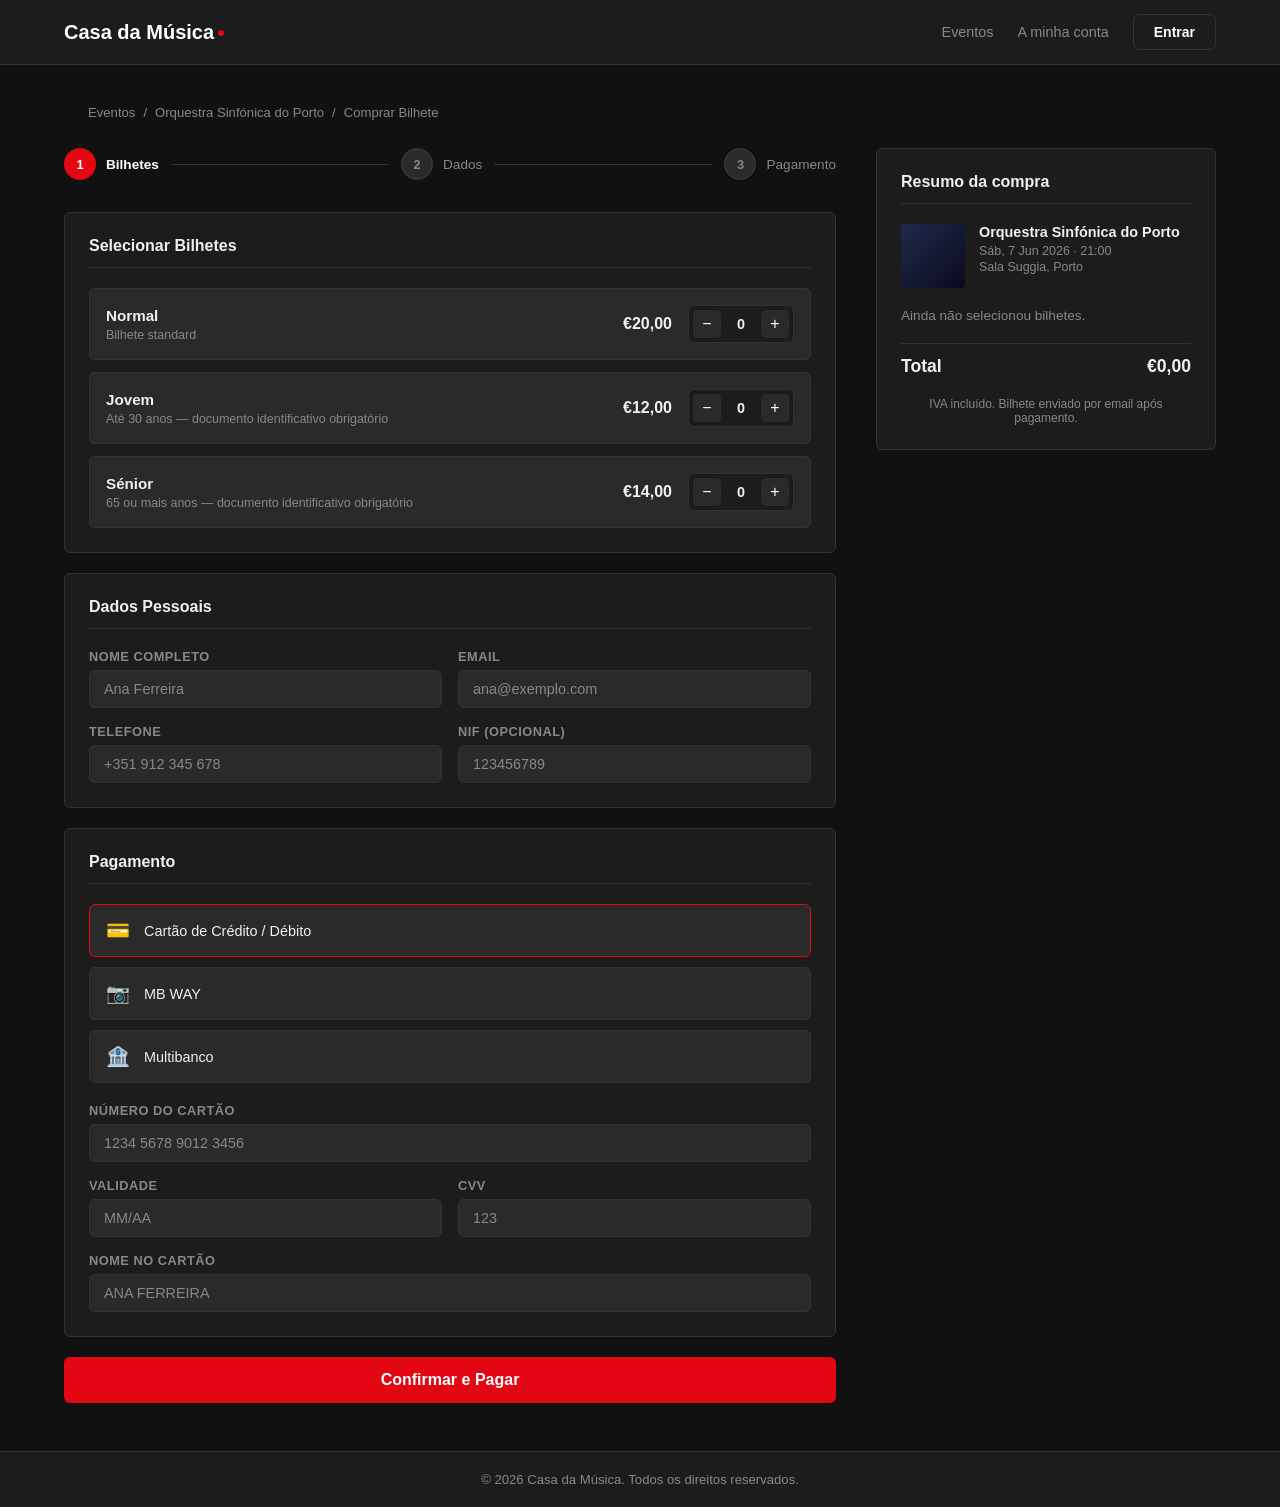
==== site/checkout.html @ 49023a83 "Inicial: documentação e site web da Bilheteira Casa da Música - README, user stories e wireframes do" ====
<!DOCTYPE html>
<html lang="pt">
<head>
  <meta charset="UTF-8" />
  <meta name="viewport" content="width=device-width, initial-scale=1.0" />
  <title>Comprar Bilhete — Casa da Música</title>
  <link rel="stylesheet" href="checkout.css" />
</head>
<body>
  <header class="header">
    <div class="header-inner">
      <a href="index.html" class="logo">Casa da Música</a>
      <nav class="nav">
        <a href="index.html" class="nav-link">Eventos</a>
        <a href="conta.html" class="nav-link">A minha conta</a>
        <a href="login.html" class="btn btn-outline">Entrar</a>
      </nav>
    </div>
  </header>

  <main class="main">
    <div class="breadcrumb">
      <a href="index.html">Eventos</a>
      <span>/</span>
      <a href="evento.html">Orquestra Sinfónica do Porto</a>
      <span>/</span>
      <span>Comprar Bilhete</span>
    </div>

    <div class="checkout-layout">
      <!-- Steps + Form -->
      <div class="checkout-left">

        <!-- Progress -->
        <div class="steps">
          <div class="step active">
            <span class="step-num">1</span>
            <span class="step-label">Bilhetes</span>
          </div>
          <div class="step-line"></div>
          <div class="step">
            <span class="step-num">2</span>
            <span class="step-label">Dados</span>
          </div>
          <div class="step-line"></div>
          <div class="step">
            <span class="step-num">3</span>
            <span class="step-label">Pagamento</span>
          </div>
        </div>

        <!-- Step 1: Ticket selection -->
        <section class="form-section" id="step-tickets">
          <h2 class="form-section-title">Selecionar Bilhetes</h2>

          <div class="ticket-selector">
            <div class="ticket-option">
              <div class="ticket-info">
                <span class="ticket-type">Normal</span>
                <span class="ticket-desc">Bilhete standard</span>
              </div>
              <div class="ticket-controls">
                <span class="ticket-price">€20,00</span>
                <div class="qty-control">
                  <button class="qty-btn" onclick="changeQty('normal',-1)">−</button>
                  <span class="qty-val" id="qty-normal">0</span>
                  <button class="qty-btn" onclick="changeQty('normal',1)">+</button>
                </div>
              </div>
            </div>

            <div class="ticket-option">
              <div class="ticket-info">
                <span class="ticket-type">Jovem</span>
                <span class="ticket-desc">Até 30 anos — documento identificativo obrigatório</span>
              </div>
              <div class="ticket-controls">
                <span class="ticket-price">€12,00</span>
                <div class="qty-control">
                  <button class="qty-btn" onclick="changeQty('jovem',-1)">−</button>
                  <span class="qty-val" id="qty-jovem">0</span>
                  <button class="qty-btn" onclick="changeQty('jovem',1)">+</button>
                </div>
              </div>
            </div>

            <div class="ticket-option">
              <div class="ticket-info">
                <span class="ticket-type">Sénior</span>
                <span class="ticket-desc">65 ou mais anos — documento identificativo obrigatório</span>
              </div>
              <div class="ticket-controls">
                <span class="ticket-price">€14,00</span>
                <div class="qty-control">
                  <button class="qty-btn" onclick="changeQty('senior',-1)">−</button>
                  <span class="qty-val" id="qty-senior">0</span>
                  <button class="qty-btn" onclick="changeQty('senior',1)">+</button>
                </div>
              </div>
            </div>
          </div>
        </section>

        <!-- Step 2: Personal data -->
        <section class="form-section">
          <h2 class="form-section-title">Dados Pessoais</h2>
          <form class="personal-form">
            <div class="form-row">
              <div class="form-group">
                <label for="nome">Nome completo</label>
                <input type="text" id="nome" placeholder="Ana Ferreira" />
              </div>
              <div class="form-group">
                <label for="email">Email</label>
                <input type="email" id="email" placeholder="ana@exemplo.com" />
              </div>
            </div>
            <div class="form-row">
              <div class="form-group">
                <label for="telefone">Telefone</label>
                <input type="tel" id="telefone" placeholder="+351 912 345 678" />
              </div>
              <div class="form-group">
                <label for="nif">NIF (opcional)</label>
                <input type="text" id="nif" placeholder="123456789" maxlength="9" />
              </div>
            </div>
          </form>
        </section>

        <!-- Step 3: Payment -->
        <section class="form-section">
          <h2 class="form-section-title">Pagamento</h2>
          <div class="payment-methods">
            <label class="payment-opt selected">
              <input type="radio" name="payment" value="card" checked />
              <span class="payment-icon">&#128179;</span>
              <span>Cartão de Crédito / Débito</span>
            </label>
            <label class="payment-opt">
              <input type="radio" name="payment" value="mbway" />
              <span class="payment-icon">&#128247;</span>
              <span>MB WAY</span>
            </label>
            <label class="payment-opt">
              <input type="radio" name="payment" value="multibanco" />
              <span class="payment-icon">&#127974;</span>
              <span>Multibanco</span>
            </label>
          </div>

          <div class="card-form">
            <div class="form-group">
              <label>Número do cartão</label>
              <input type="text" placeholder="1234 5678 9012 3456" maxlength="19" />
            </div>
            <div class="form-row">
              <div class="form-group">
                <label>Validade</label>
                <input type="text" placeholder="MM/AA" maxlength="5" />
              </div>
              <div class="form-group">
                <label>CVV</label>
                <input type="text" placeholder="123" maxlength="4" />
              </div>
            </div>
            <div class="form-group">
              <label>Nome no cartão</label>
              <input type="text" placeholder="ANA FERREIRA" />
            </div>
          </div>
        </section>

        <a href="confirmacao.html" class="btn btn-primary btn-full btn-lg">Confirmar e Pagar</a>
      </div>

      <!-- Order Summary -->
      <aside class="checkout-sidebar">
        <div class="summary-card">
          <h3 class="summary-title">Resumo da compra</h3>

          <div class="summary-event">
            <div class="summary-cover"></div>
            <div>
              <p class="summary-event-name">Orquestra Sinfónica do Porto</p>
              <p class="summary-event-date">Sáb, 7 Jun 2026 · 21:00</p>
              <p class="summary-event-local">Sala Suggia, Porto</p>
            </div>
          </div>

          <div class="summary-lines" id="summary-lines">
            <p class="summary-empty">Ainda não selecionou bilhetes.</p>
          </div>

          <div class="summary-total">
            <span>Total</span>
            <span id="total-price">€0,00</span>
          </div>

          <p class="summary-note">IVA incluído. Bilhete enviado por email após pagamento.</p>
        </div>
      </aside>
    </div>
  </main>

  <footer class="footer">
    <p>&copy; 2026 Casa da Música. Todos os direitos reservados.</p>
  </footer>

  <script>
    const prices = { normal: 20, jovem: 12, senior: 14 };
    const labels = { normal: 'Normal', jovem: 'Jovem', senior: 'Sénior' };
    const qtys = { normal: 0, jovem: 0, senior: 0 };

    function changeQty(type, delta) {
      qtys[type] = Math.max(0, qtys[type] + delta);
      document.getElementById('qty-' + type).textContent = qtys[type];
      updateSummary();
    }

    function updateSummary() {
      const lines = document.getElementById('summary-lines');
      const totalEl = document.getElementById('total-price');
      let total = 0;
      let html = '';
      for (const [type, qty] of Object.entries(qtys)) {
        if (qty > 0) {
          const sub = qty * prices[type];
          total += sub;
          html += `<div class="summary-line"><span>${labels[type]} × ${qty}</span><span>€${sub.toFixed(2).replace('.',',')}</span></div>`;
        }
      }
      lines.innerHTML = html || '<p class="summary-empty">Ainda não selecionou bilhetes.</p>';
      totalEl.textContent = '€' + total.toFixed(2).replace('.', ',');
    }
  </script>
</body>
</html>
---- site/checkout.css ----
*, *::before, *::after { box-sizing: border-box; margin: 0; padding: 0; }

:root {
  --red: #e30613;
  --dark: #111111;
  --dark2: #1c1c1c;
  --dark3: #2a2a2a;
  --border: #333333;
  --text: #f0f0f0;
  --muted: #888888;
  --white: #ffffff;
  --radius: 6px;
}

body {
  font-family: 'Helvetica Neue', Arial, sans-serif;
  background: var(--dark);
  color: var(--text);
  min-height: 100vh;
  display: flex;
  flex-direction: column;
}

.header {
  background: var(--dark2);
  border-bottom: 1px solid var(--border);
  position: sticky;
  top: 0;
  z-index: 100;
}

.header-inner {
  max-width: 1200px;
  margin: 0 auto;
  padding: 0 24px;
  height: 64px;
  display: flex;
  align-items: center;
  justify-content: space-between;
}

.logo {
  font-size: 1.25rem;
  font-weight: 800;
  color: var(--white);
  text-decoration: none;
}

.logo::after {
  content: '';
  display: inline-block;
  width: 6px;
  height: 6px;
  background: var(--red);
  border-radius: 50%;
  margin-left: 4px;
  vertical-align: middle;
}

.nav { display: flex; align-items: center; gap: 24px; }

.nav-link { color: var(--muted); text-decoration: none; font-size: 0.9rem; transition: color 0.2s; }
.nav-link:hover { color: var(--white); }

.btn {
  display: inline-block;
  padding: 9px 20px;
  border-radius: var(--radius);
  font-size: 0.875rem;
  font-weight: 600;
  cursor: pointer;
  text-decoration: none;
  border: none;
  transition: opacity 0.2s;
}

.btn:hover { opacity: 0.85; }
.btn-primary { background: var(--red); color: var(--white); }
.btn-outline  { background: transparent; color: var(--white); border: 1px solid var(--border); }
.btn-outline:hover { border-color: var(--white); }
.btn-full { display: block; text-align: center; width: 100%; }
.btn-lg { padding: 14px 24px; font-size: 1rem; }

/* ── Breadcrumb ── */
.breadcrumb {
  max-width: 1200px;
  margin: 0 auto;
  padding: 16px 24px 0;
  display: flex;
  gap: 8px;
  color: var(--muted);
  font-size: 0.82rem;
}

.breadcrumb a { color: var(--muted); text-decoration: none; }
.breadcrumb a:hover { color: var(--red); }

/* ── Layout ── */
.main {
  max-width: 1200px;
  margin: 0 auto;
  padding: 24px 24px 48px;
  flex: 1;
  width: 100%;
}

.checkout-layout {
  display: grid;
  grid-template-columns: 1fr 340px;
  gap: 40px;
  margin-top: 28px;
}

/* ── Steps ── */
.steps {
  display: flex;
  align-items: center;
  gap: 0;
  margin-bottom: 32px;
}

.step {
  display: flex;
  align-items: center;
  gap: 10px;
}

.step-num {
  width: 32px;
  height: 32px;
  border-radius: 50%;
  background: var(--dark3);
  border: 2px solid var(--border);
  display: flex;
  align-items: center;
  justify-content: center;
  font-size: 0.8rem;
  font-weight: 700;
  color: var(--muted);
  flex-shrink: 0;
}

.step.active .step-num {
  background: var(--red);
  border-color: var(--red);
  color: var(--white);
}

.step-label {
  font-size: 0.85rem;
  color: var(--muted);
  font-weight: 500;
}

.step.active .step-label { color: var(--white); font-weight: 700; }

.step-line {
  flex: 1;
  height: 1px;
  background: var(--border);
  margin: 0 12px;
}

/* ── Form sections ── */
.form-section {
  background: var(--dark2);
  border: 1px solid var(--border);
  border-radius: var(--radius);
  padding: 24px;
  margin-bottom: 20px;
}

.form-section-title {
  font-size: 1rem;
  font-weight: 700;
  margin-bottom: 20px;
  padding-bottom: 12px;
  border-bottom: 1px solid var(--border);
}

/* ── Ticket selector ── */
.ticket-selector { display: flex; flex-direction: column; gap: 12px; }

.ticket-option {
  display: flex;
  justify-content: space-between;
  align-items: center;
  padding: 16px;
  background: var(--dark3);
  border: 1px solid var(--border);
  border-radius: var(--radius);
}

.ticket-info { display: flex; flex-direction: column; gap: 4px; }
.ticket-type { font-weight: 700; font-size: 0.95rem; }
.ticket-desc { font-size: 0.78rem; color: var(--muted); }

.ticket-controls { display: flex; align-items: center; gap: 16px; }
.ticket-price { font-weight: 700; font-size: 1rem; min-width: 52px; text-align: right; }

.qty-control {
  display: flex;
  align-items: center;
  gap: 8px;
  background: var(--dark2);
  border: 1px solid var(--border);
  border-radius: var(--radius);
  padding: 4px 4px;
}

.qty-btn {
  width: 28px;
  height: 28px;
  border: none;
  background: var(--dark3);
  color: var(--white);
  border-radius: 4px;
  cursor: pointer;
  font-size: 1rem;
  display: flex;
  align-items: center;
  justify-content: center;
  transition: background 0.2s;
}

.qty-btn:hover { background: var(--red); }
.qty-val { min-width: 24px; text-align: center; font-weight: 700; font-size: 0.9rem; }

/* ── Personal form ── */
.personal-form { display: flex; flex-direction: column; gap: 16px; }

.form-row { display: grid; grid-template-columns: 1fr 1fr; gap: 16px; }

.form-group { display: flex; flex-direction: column; gap: 6px; }

.form-group label {
  font-size: 0.8rem;
  font-weight: 600;
  text-transform: uppercase;
  letter-spacing: 0.5px;
  color: var(--muted);
}

.form-group input,
.form-group select {
  background: var(--dark3);
  border: 1px solid var(--border);
  border-radius: var(--radius);
  color: var(--text);
  padding: 10px 14px;
  font-size: 0.9rem;
}

.form-group input:focus {
  outline: none;
  border-color: var(--red);
}

.form-group input::placeholder { color: var(--muted); }

/* ── Payment ── */
.payment-methods { display: flex; flex-direction: column; gap: 10px; margin-bottom: 20px; }

.payment-opt {
  display: flex;
  align-items: center;
  gap: 14px;
  padding: 14px 16px;
  background: var(--dark3);
  border: 1px solid var(--border);
  border-radius: var(--radius);
  cursor: pointer;
  font-size: 0.9rem;
  transition: border-color 0.2s;
}

.payment-opt input[type=radio] { display: none; }
.payment-opt.selected, .payment-opt:has(input:checked) { border-color: var(--red); }
.payment-icon { font-size: 1.2rem; }

.card-form { display: flex; flex-direction: column; gap: 16px; }

/* ── Summary ── */
.checkout-sidebar { position: sticky; top: 88px; align-self: start; }

.summary-card {
  background: var(--dark2);
  border: 1px solid var(--border);
  border-radius: var(--radius);
  padding: 24px;
  display: flex;
  flex-direction: column;
  gap: 20px;
}

.summary-title {
  font-size: 1rem;
  font-weight: 700;
  padding-bottom: 12px;
  border-bottom: 1px solid var(--border);
}

.summary-event { display: flex; gap: 14px; align-items: flex-start; }

.summary-cover {
  width: 64px;
  height: 64px;
  border-radius: 4px;
  background: linear-gradient(135deg, #1e2a4a 0%, #0a0a1e 100%);
  flex-shrink: 0;
}

.summary-event-name { font-weight: 700; font-size: 0.9rem; margin-bottom: 4px; }
.summary-event-date { font-size: 0.78rem; color: var(--muted); margin-bottom: 2px; }
.summary-event-local { font-size: 0.78rem; color: var(--muted); }

.summary-lines { display: flex; flex-direction: column; gap: 8px; }
.summary-empty { color: var(--muted); font-size: 0.85rem; }

.summary-line {
  display: flex;
  justify-content: space-between;
  font-size: 0.88rem;
  color: var(--muted);
}

.summary-total {
  display: flex;
  justify-content: space-between;
  font-size: 1.1rem;
  font-weight: 800;
  padding-top: 12px;
  border-top: 1px solid var(--border);
}

.summary-note {
  font-size: 0.75rem;
  color: var(--muted);
  text-align: center;
}

/* ── Footer ── */
.footer {
  background: var(--dark2);
  border-top: 1px solid var(--border);
  text-align: center;
  padding: 20px 24px;
  color: var(--muted);
  font-size: 0.82rem;
}

@media (max-width: 900px) {
  .checkout-layout { grid-template-columns: 1fr; }
  .checkout-sidebar { position: static; }
  .form-row { grid-template-columns: 1fr; }
}
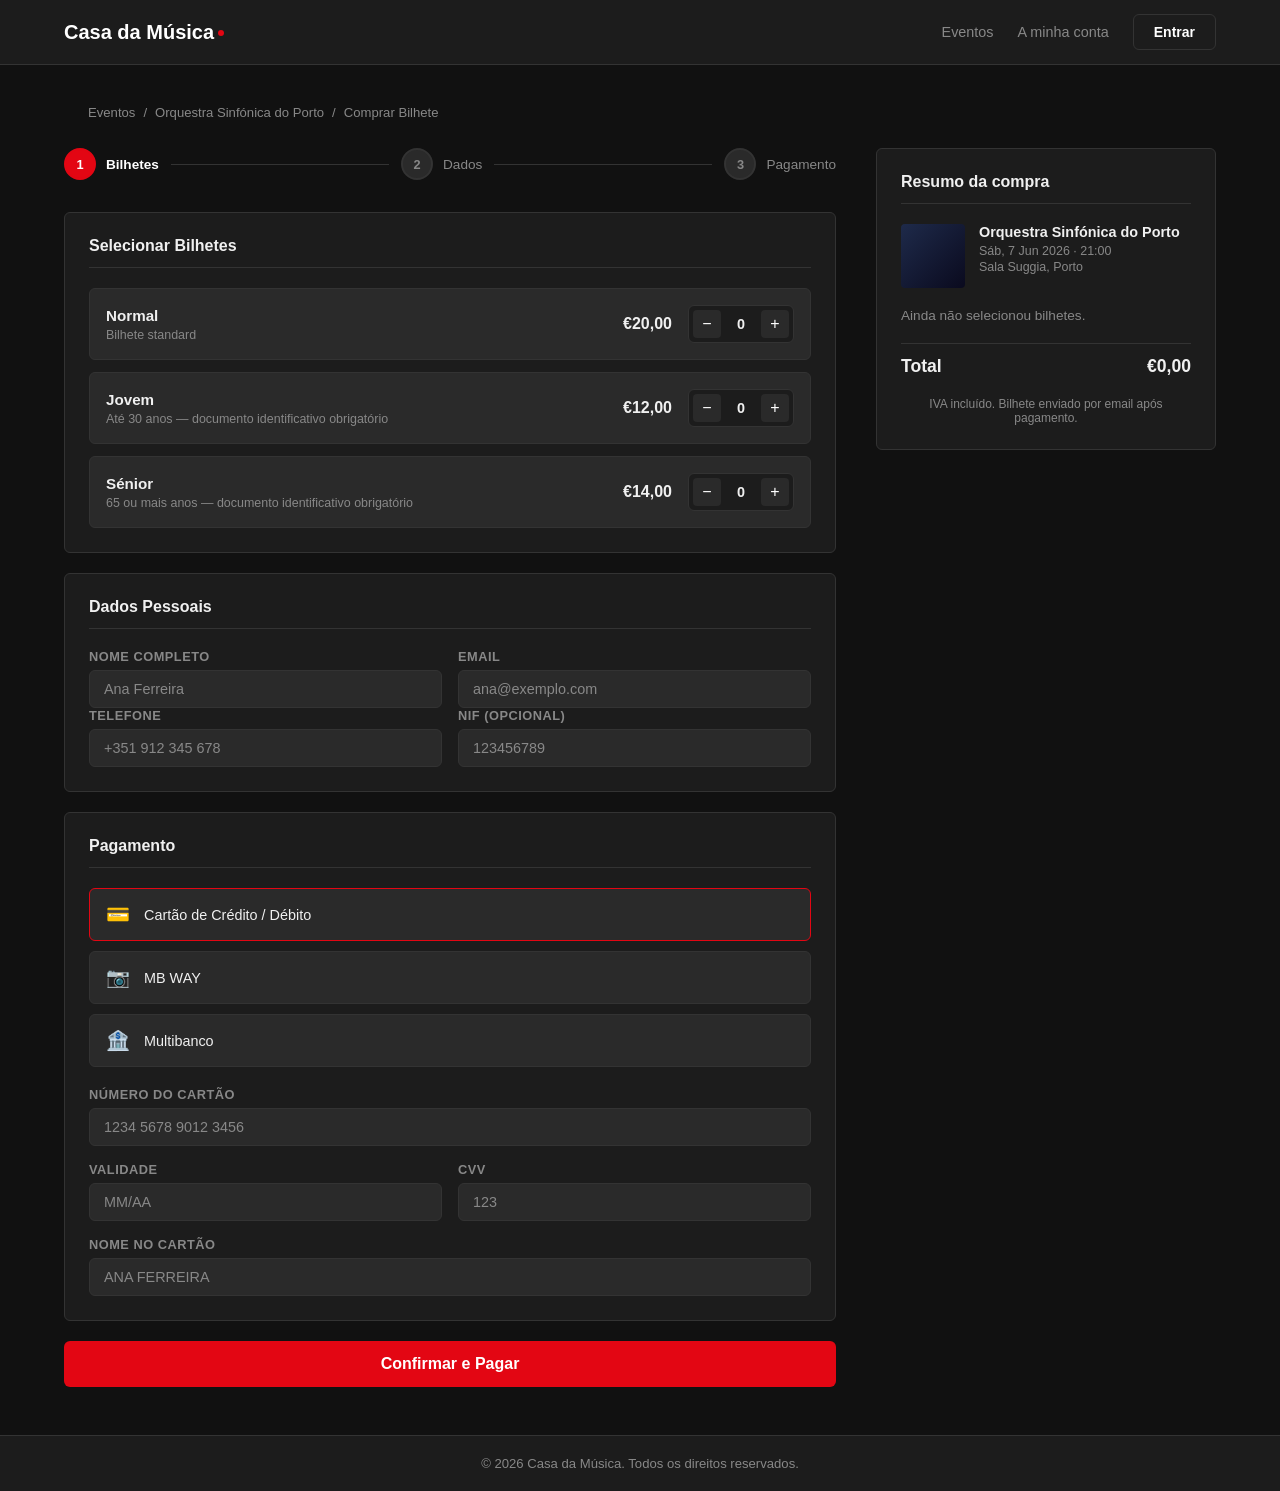
==== commit daf63100: "Adiciona backend PHP com SQLite3 para a Bilheteira Casa da Música - scripts/db.php + session.php: li" ====
--- a/site/checkout.html
+++ b/site/checkout.html
@@ -29,7 +29,7 @@
 
     <div class="checkout-layout">
       <!-- Steps + Form -->
-      <div class="checkout-left">
+      <form class="checkout-left" id="form-checkout" action="../scripts/comprar_bilhete.php" method="POST">
 
         <!-- Progress -->
         <div class="steps">
@@ -104,28 +104,26 @@
         <!-- Step 2: Personal data -->
         <section class="form-section">
           <h2 class="form-section-title">Dados Pessoais</h2>
-          <form class="personal-form">
-            <div class="form-row">
-              <div class="form-group">
-                <label for="nome">Nome completo</label>
-                <input type="text" id="nome" placeholder="Ana Ferreira" />
-              </div>
-              <div class="form-group">
-                <label for="email">Email</label>
-                <input type="email" id="email" placeholder="ana@exemplo.com" />
-              </div>
-            </div>
-            <div class="form-row">
-              <div class="form-group">
-                <label for="telefone">Telefone</label>
-                <input type="tel" id="telefone" placeholder="+351 912 345 678" />
-              </div>
-              <div class="form-group">
-                <label for="nif">NIF (opcional)</label>
-                <input type="text" id="nif" placeholder="123456789" maxlength="9" />
-              </div>
-            </div>
-          </form>
+          <div class="form-row">
+            <div class="form-group">
+              <label for="nome">Nome completo</label>
+              <input type="text" id="nome" name="nome" placeholder="Ana Ferreira" required />
+            </div>
+            <div class="form-group">
+              <label for="email">Email</label>
+              <input type="email" id="email" name="email" placeholder="ana@exemplo.com" required />
+            </div>
+          </div>
+          <div class="form-row">
+            <div class="form-group">
+              <label for="telefone">Telefone</label>
+              <input type="tel" id="telefone" name="telefone" placeholder="+351 912 345 678" />
+            </div>
+            <div class="form-group">
+              <label for="nif">NIF (opcional)</label>
+              <input type="text" id="nif" name="nif" placeholder="123456789" maxlength="9" />
+            </div>
+          </div>
         </section>
 
         <!-- Step 3: Payment -->
@@ -133,17 +131,17 @@
           <h2 class="form-section-title">Pagamento</h2>
           <div class="payment-methods">
             <label class="payment-opt selected">
-              <input type="radio" name="payment" value="card" checked />
+              <input type="radio" name="pagamento" value="cartao" checked />
               <span class="payment-icon">&#128179;</span>
               <span>Cartão de Crédito / Débito</span>
             </label>
             <label class="payment-opt">
-              <input type="radio" name="payment" value="mbway" />
+              <input type="radio" name="pagamento" value="mbway" />
               <span class="payment-icon">&#128247;</span>
               <span>MB WAY</span>
             </label>
             <label class="payment-opt">
-              <input type="radio" name="payment" value="multibanco" />
+              <input type="radio" name="pagamento" value="multibanco" />
               <span class="payment-icon">&#127974;</span>
               <span>Multibanco</span>
             </label>
@@ -171,8 +169,13 @@
           </div>
         </section>
 
-        <a href="confirmacao.html" class="btn btn-primary btn-full btn-lg">Confirmar e Pagar</a>
-      </div>
+        <input type="hidden" name="evento_id"  id="hid-evento"  value="" />
+        <input type="hidden" name="qty_normal" id="hid-normal"  value="0" />
+        <input type="hidden" name="qty_jovem"  id="hid-jovem"   value="0" />
+        <input type="hidden" name="qty_senior" id="hid-senior"  value="0" />
+        <input type="hidden" name="csrf_token" id="hid-csrf"    value="" />
+        <button type="submit" class="btn btn-primary btn-full btn-lg">Confirmar e Pagar</button>
+      </form>
 
       <!-- Order Summary -->
       <aside class="checkout-sidebar">
@@ -208,13 +211,42 @@
   </footer>
 
   <script>
-    const prices = { normal: 20, jovem: 12, senior: 14 };
+    // Ler evento da URL e carregar preços reais da BD
+    const params  = new URLSearchParams(window.location.search);
+    const eventoId = params.get('id') || 1;
+    let prices = { normal: 20, jovem: 12, senior: 14 };
     const labels = { normal: 'Normal', jovem: 'Jovem', senior: 'Sénior' };
     const qtys = { normal: 0, jovem: 0, senior: 0 };
 
+    document.getElementById('hid-evento').value = eventoId;
+
+    // Carregar preços do evento via API
+    fetch('../scripts/detalhe_evento.php?id=' + eventoId)
+      .then(r => r.json())
+      .then(res => {
+        if (!res.sucesso) return;
+        const ev = res.dados;
+        // Atualizar resumo lateral com dados reais
+        document.querySelector('.summary-event-name').textContent = ev.nome;
+        document.querySelector('.summary-event-date').textContent =
+          new Date(ev.data).toLocaleDateString('pt-PT', {weekday:'short', day:'numeric', month:'short', year:'numeric'})
+          + ' · ' + ev.hora;
+        document.querySelector('.summary-event-local').textContent = ev.sala + ', Porto';
+        // Atualizar preços
+        ev.precos.forEach(p => { prices[p.tipo] = parseFloat(p.preco); });
+        // Atualizar etiquetas de preço nos botões
+        document.querySelector('#step-tickets .ticket-option:nth-child(1) .ticket-price').textContent = '€' + prices.normal.toFixed(2).replace('.',',');
+        document.querySelector('#step-tickets .ticket-option:nth-child(2) .ticket-price').textContent = '€' + prices.jovem.toFixed(2).replace('.',',');
+        document.querySelector('#step-tickets .ticket-option:nth-child(3) .ticket-price').textContent = '€' + prices.senior.toFixed(2).replace('.',',');
+      })
+      .catch(() => {});
+
+    // Token CSRF via cookie de sessão (PHP injetará via meta tag em produção)
+    // Para agora deixamos vazio — o servidor valida com sessão iniciada
     function changeQty(type, delta) {
       qtys[type] = Math.max(0, qtys[type] + delta);
       document.getElementById('qty-' + type).textContent = qtys[type];
+      document.getElementById('hid-' + type).value = qtys[type];
       updateSummary();
     }
 
@@ -233,6 +265,15 @@
       lines.innerHTML = html || '<p class="summary-empty">Ainda não selecionou bilhetes.</p>';
       totalEl.textContent = '€' + total.toFixed(2).replace('.', ',');
     }
+
+    // Antes de submeter, copiar valores hidden
+    document.getElementById('form-checkout').addEventListener('submit', function(e) {
+      const total = Object.entries(qtys).reduce((s,[t,q]) => s + q * prices[t], 0);
+      if (total === 0) {
+        e.preventDefault();
+        alert('Selecione pelo menos um bilhete.');
+      }
+    });
   </script>
 </body>
 </html>
